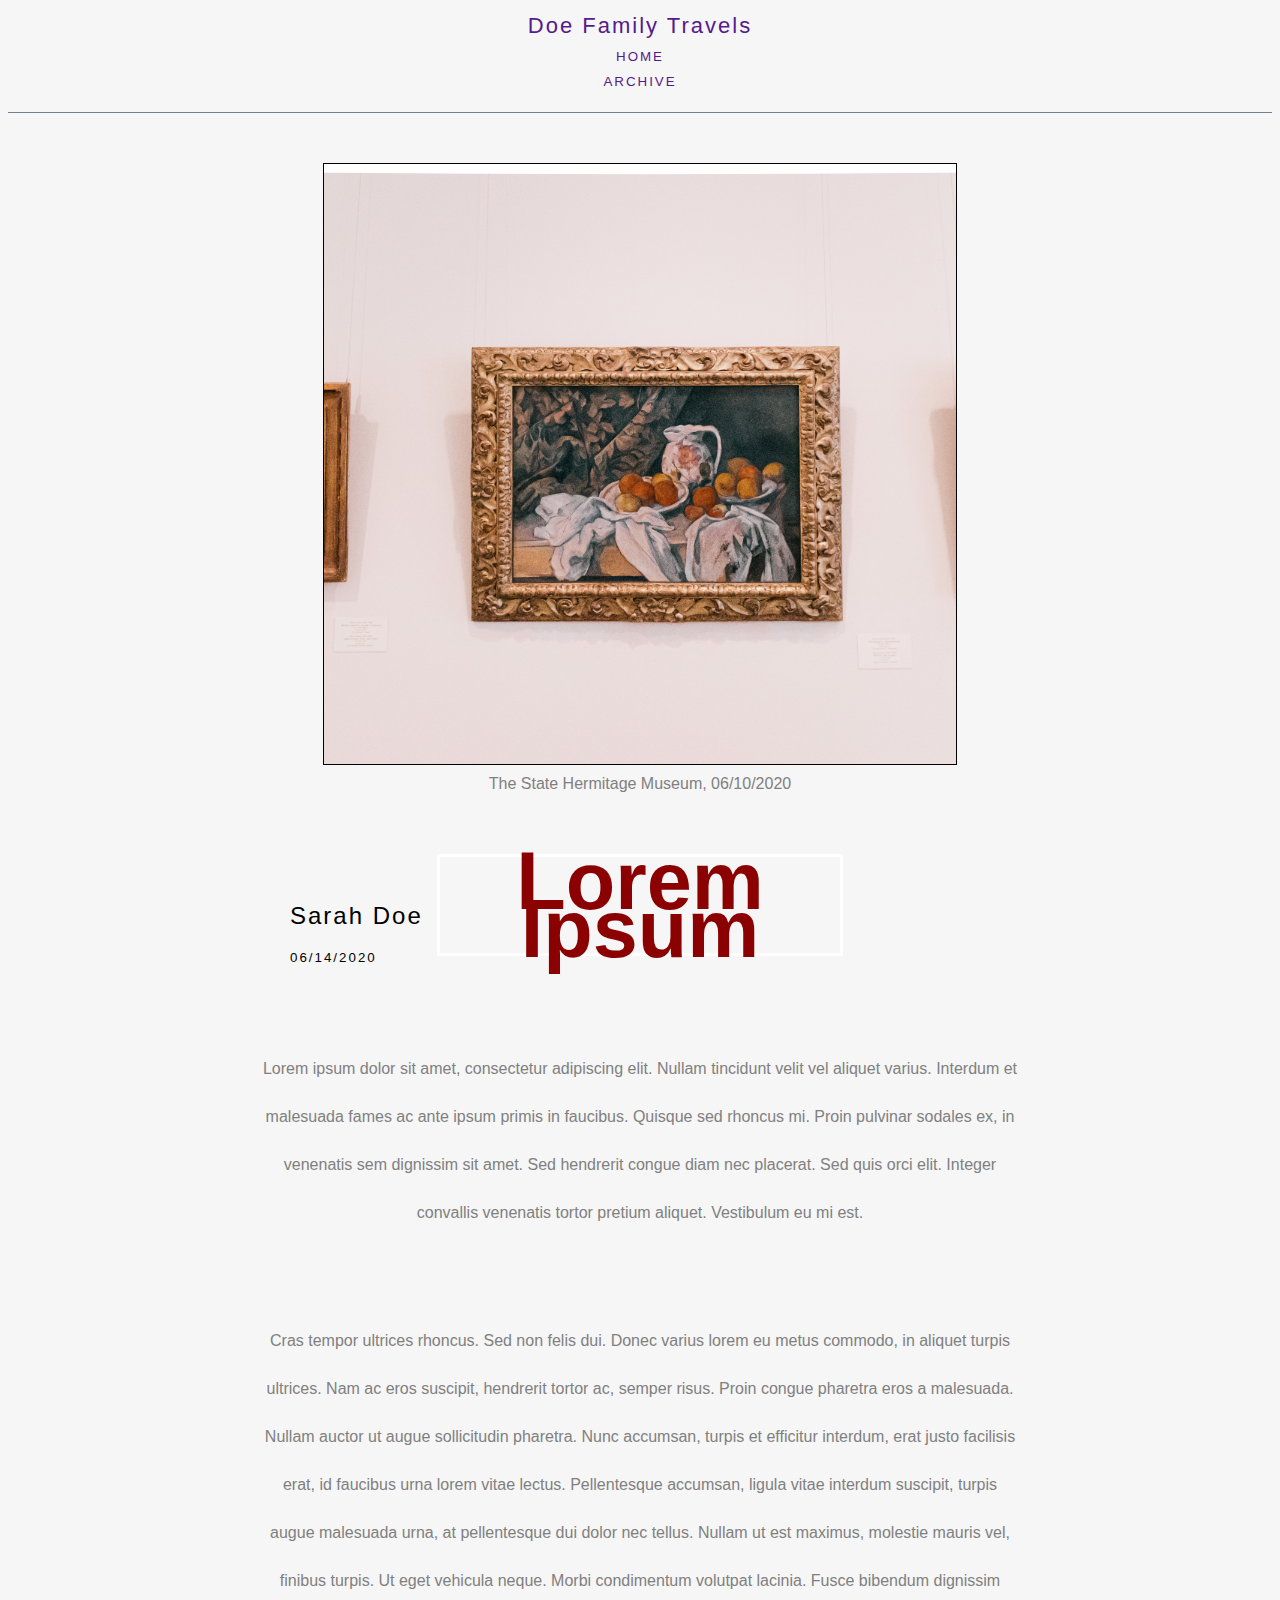
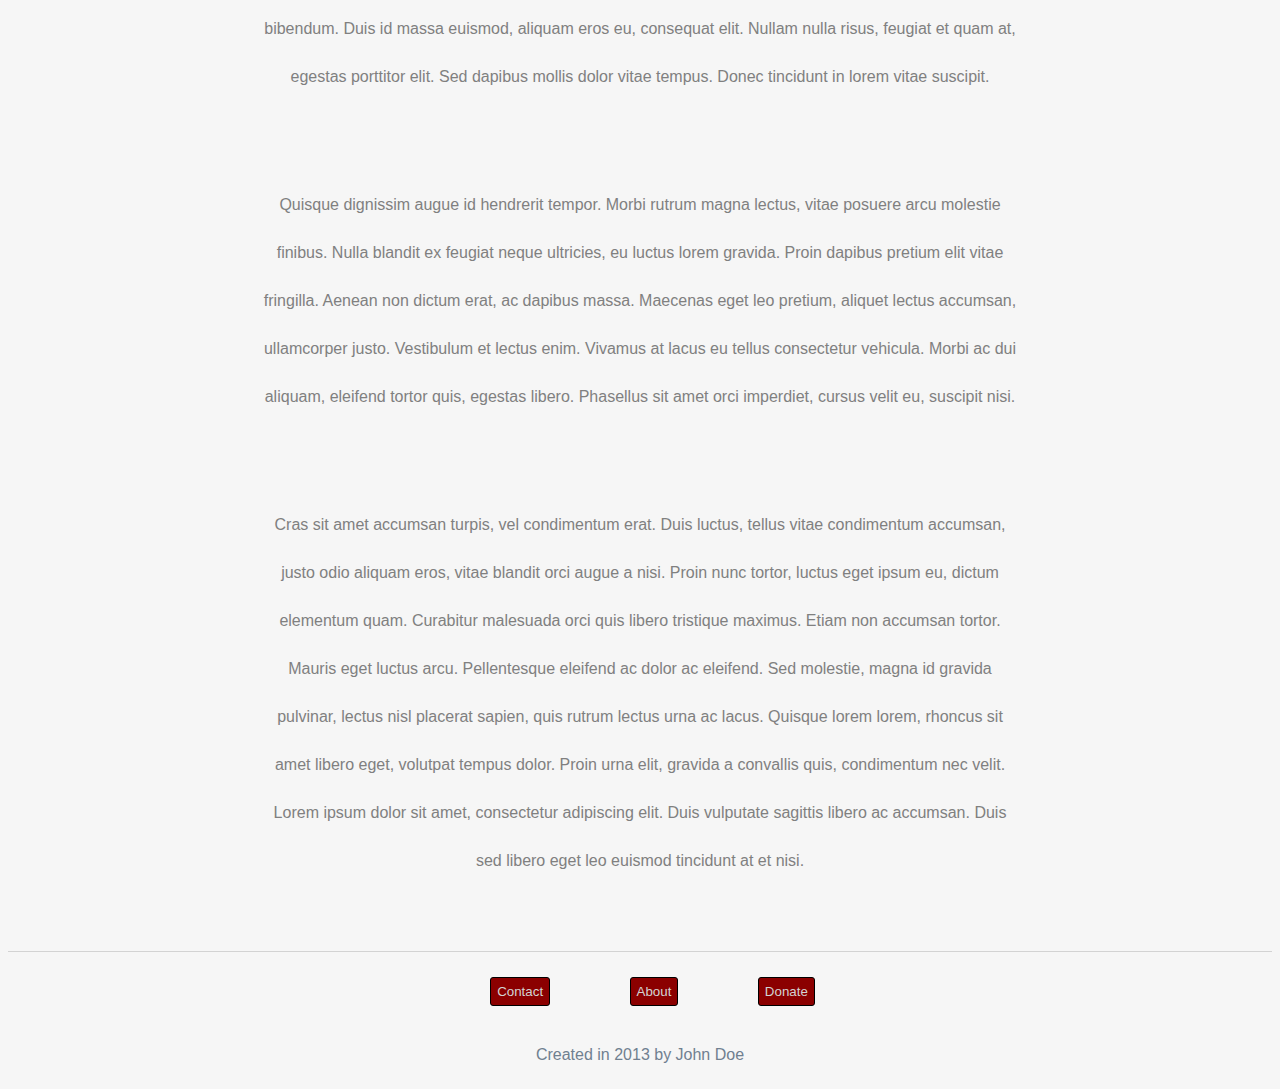
==== CISC4800_FirstProject/index.html @ 4e9c3f72 "added files" ====
<!DOCTYPE html>
<html lang="en">
<head>
    <meta charset="UTF-8">
    <meta name="viewport" content="width=device-width, initial-scale=1.0">
    <link rel="stylesheet" type="text/css" href="style.css">
    <title>Document</title>
</head>
<body>
    <div class="nav">
        <ul>
            <li class="title">
                <a href="">Doe Family Travels</a>
            </li>
            <li>
                <a href="">HOME</a>
            </li>
            <li>
                <a href="">ARCHIVE</a>
            </li>
        </ul>
        <br>
    </div>

    <div class="articleHead">
        <div class="image">
            <div id="img"></div>
            <div id="imgCaption"><p>The State Hermitage Museum, 06/10/2020</p></div>
        </div>
        <div id="articleInfo">
            <div id="title"><h2>Lorem Ipsum</h2></div>
        </div>
    </div>
    <div class="body">
        <div id="author">
            <ul>
                <li id="name">
                    Sarah Doe
                </li>
                <li id="date">
                    06/14/2020
                </li>
            </ul>
        </div>

        <p>
            Lorem ipsum dolor sit amet, consectetur adipiscing elit. Nullam tincidunt velit vel aliquet varius. Interdum et malesuada fames ac ante ipsum primis in faucibus. Quisque sed rhoncus mi. Proin pulvinar sodales ex, in venenatis sem dignissim sit amet. Sed hendrerit congue diam nec placerat. Sed quis orci elit. Integer convallis venenatis tortor pretium aliquet. Vestibulum eu mi est.
            
        </p>
        <p>
            Cras tempor ultrices rhoncus. Sed non felis dui. Donec varius lorem eu metus commodo, in aliquet turpis ultrices. Nam ac eros suscipit, hendrerit tortor ac, semper risus. Proin congue pharetra eros a malesuada. Nullam auctor ut augue sollicitudin pharetra. Nunc accumsan, turpis et efficitur interdum, erat justo facilisis erat, id faucibus urna lorem vitae lectus. Pellentesque accumsan, ligula vitae interdum suscipit, turpis augue malesuada urna, at pellentesque dui dolor nec tellus. Nullam ut est maximus, molestie mauris vel, finibus turpis. Ut eget vehicula neque. Morbi condimentum volutpat lacinia. Fusce bibendum dignissim bibendum. Duis id massa euismod, aliquam eros eu, consequat elit. Nullam nulla risus, feugiat et quam at, egestas porttitor elit. Sed dapibus mollis dolor vitae tempus. Donec tincidunt in lorem vitae suscipit.

        </p>
        <p>
            Quisque dignissim augue id hendrerit tempor. Morbi rutrum magna lectus, vitae posuere arcu molestie finibus. Nulla blandit ex feugiat neque ultricies, eu luctus lorem gravida. Proin dapibus pretium elit vitae fringilla. Aenean non dictum erat, ac dapibus massa. Maecenas eget leo pretium, aliquet lectus accumsan, ullamcorper justo. Vestibulum et lectus enim. Vivamus at lacus eu tellus consectetur vehicula. Morbi ac dui aliquam, eleifend tortor quis, egestas libero. Phasellus sit amet orci imperdiet, cursus velit eu, suscipit nisi.

        </p>
        <p>
            Cras sit amet accumsan turpis, vel condimentum erat. Duis luctus, tellus vitae condimentum accumsan, justo odio aliquam eros, vitae blandit orci augue a nisi. Proin nunc tortor, luctus eget ipsum eu, dictum elementum quam. Curabitur malesuada orci quis libero tristique maximus. Etiam non accumsan tortor. Mauris eget luctus arcu. Pellentesque eleifend ac dolor ac eleifend. Sed molestie, magna id gravida pulvinar, lectus nisl placerat sapien, quis rutrum lectus urna ac lacus. Quisque lorem lorem, rhoncus sit amet libero eget, volutpat tempus dolor. Proin urna elit, gravida a convallis quis, condimentum nec velit. Lorem ipsum dolor sit amet, consectetur adipiscing elit. Duis vulputate sagittis libero ac accumsan. Duis sed libero eget leo euismod tincidunt at et nisi.
        </p>
    </div>

    <div class="footer">        
        <a href="">Contact</a>
        <a href="">About</a>
        <a href="">Donate</a>
        <p id="trademark">Created in 2013 by John Doe</p>

    </div>
</body>
</html>
---- CISC4800_FirstProject/style.css ----
body {
    background-color: rgb(246, 246, 246);
    font-family: Arial, Helvetica, sans-serif;
  }

  .nav{
        border-bottom: 1px solid slategray;
        width:100%;
        margin-bottom: 50px;
        background-color: rgb(246, 246, 246);
  }
  .nav ul {
    margin: 0;
    padding: 0;
    text-align: center;
  }
  
  .nav li {
    font-size: smaller;
    font-weight: 100;
    letter-spacing: 2px;
    padding: 5px;
  }
  .nav li a{
    text-decoration: none;

  }
  .nav li a:hover{
    letter-spacing: 3px;
}
  .title{
    color: rgb(123, 105, 123);
    font-size: 22px !important;
    font-weight: 700;
    letter-spacing: 16px;
}

  .articleHead{
      text-align: center;
  }
  .articleHead #img{
    background-image: url("./article2.jpg");
    background-size: cover;
    background-position: bottom center;
    height: 600px;
    width: 50%;
    text-align: center;
    display: block;
    margin-left: auto;
    margin-right: auto;
    border: 1px solid black;
  }

  .articleHead h2 {
    border: 3px solid white;
    position: relative;
    top: 50px;
    width: 400px;
    margin: 0 auto;
  }

  .image #imgCaption{
      margin-top: -75px;
  }

  .articleHead #title {
    color: darkred;
    font-size: 54px !important;
    line-height: 48px;
    padding: 20px 30px;
    margin: -50px 20px;
    text-align: center;
    font-size: xx-large;
  }
  #author li{
    list-style-type: none;
    margin: 0;
    padding: 0;
    text-align: left;
    font-size: smaller;
    font-weight: 100;
    letter-spacing: 2px;
    padding: 10px;
  }
  #author #name{
      font-size: x-large;
  }

  .body {
    margin: 0 auto;
    padding: 40px;
    padding-top: 0px;
    text-align: center;
    width: 800px;
  }

  p {
    color: grey;
    font-size: 16px;
    line-height: 48px;
    margin-top: 60px;
    padding: 10px 20px;
  }


  .footer{
    border-top: 1px solid lightgray;
    position: relative;
    text-align: center;
    width: 100%;
    height: 10px;
  }

 .footer a {
     font-size: smaller;
    background: darkred;
    border: 1px solid black;
    border-radius: 3px;
    color: lightgray;
    display: inline-block;
    margin: 25px 50px 25px 50px;
    margin-right: 25px;
    padding: 6px;
    text-decoration: none;
  }
  .footer a:hover {
    background: white;
    border: 1px solid red;
    color: darkred;
  }
  .footer #trademark{
      margin-top: -10px;
      color: slategray;
  }
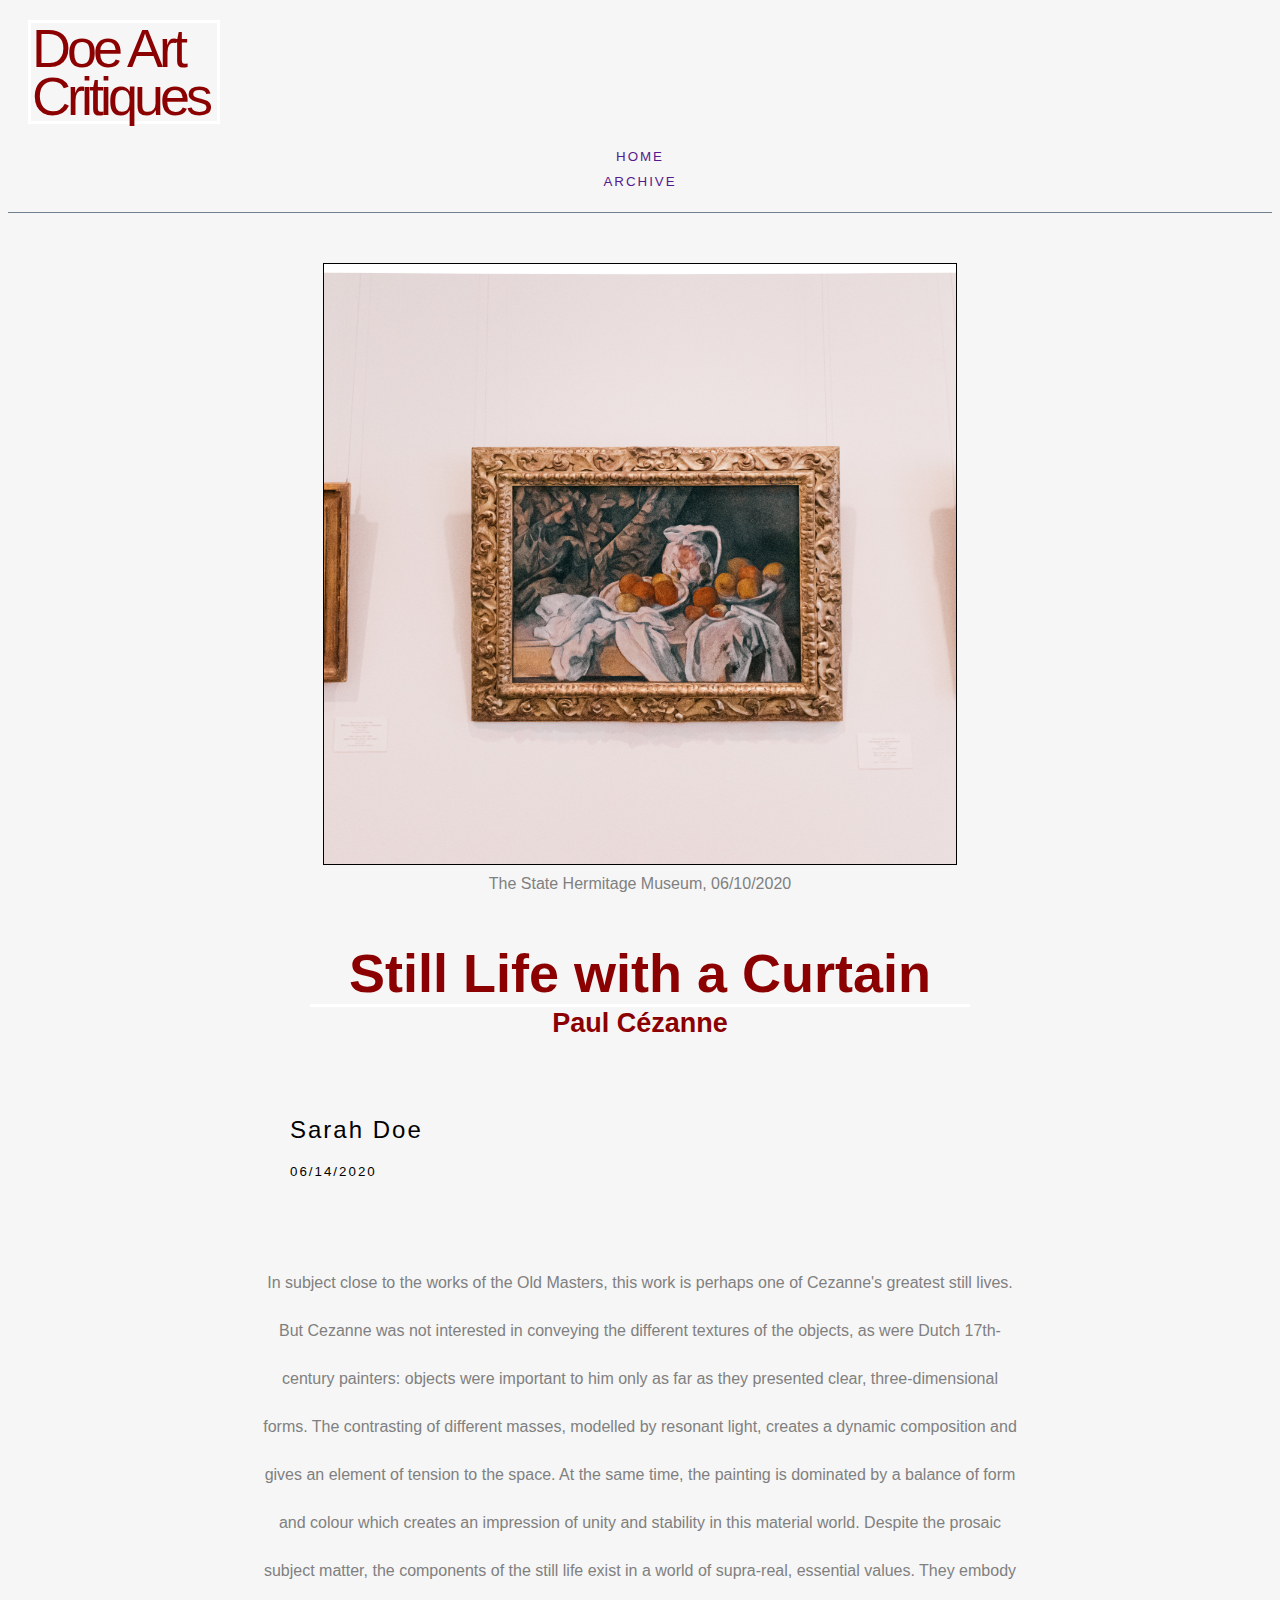
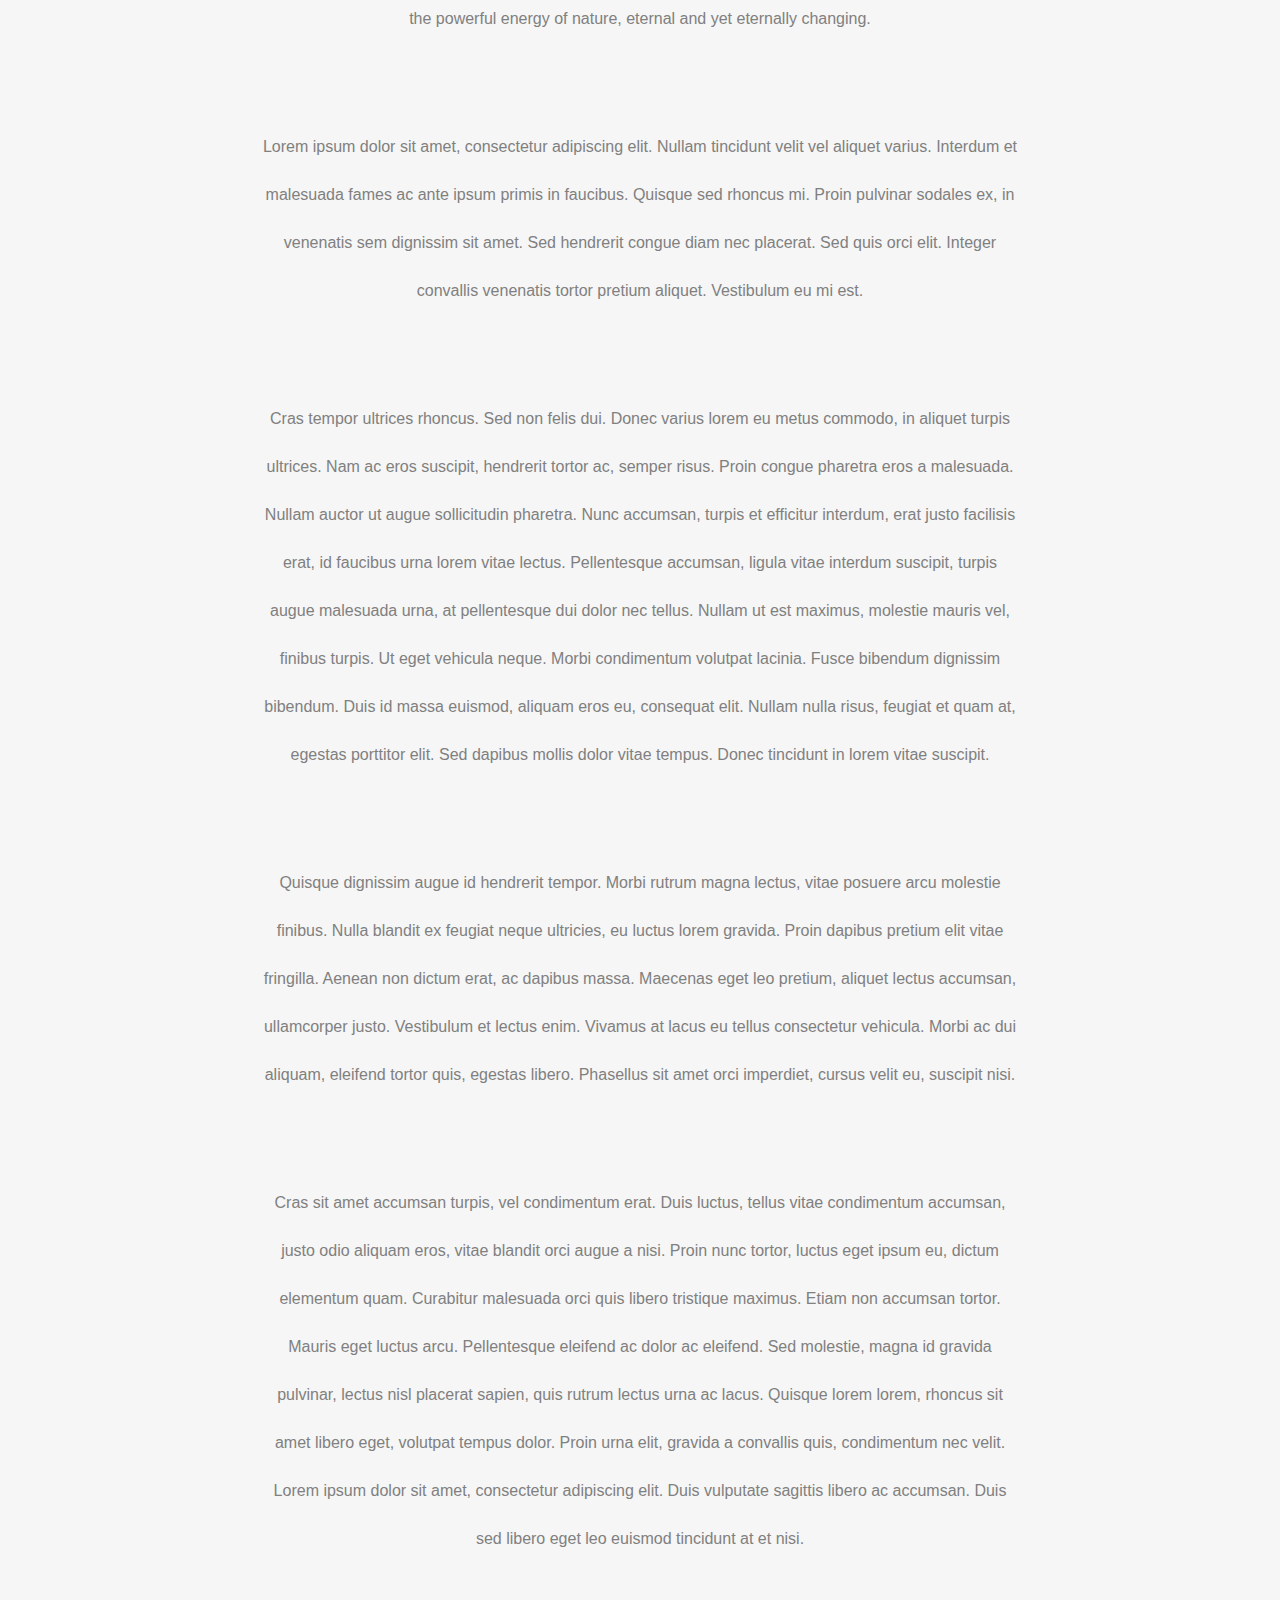
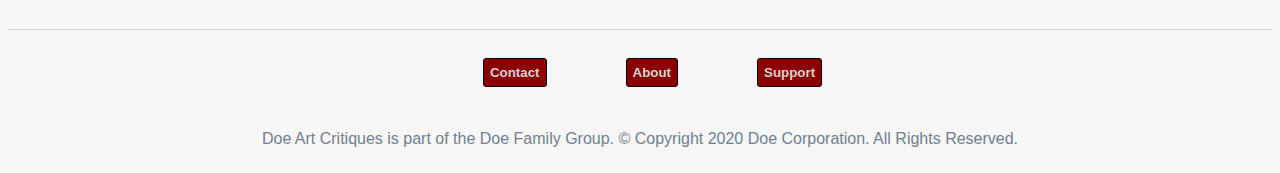
==== commit 1f155168: "updated content, added comments, and included html table" ====
--- a/CISC4800_FirstProject/index.html
+++ b/CISC4800_FirstProject/index.html
@@ -1,17 +1,18 @@
 <!DOCTYPE html>
 <html lang="en">
+
 <head>
     <meta charset="UTF-8">
     <meta name="viewport" content="width=device-width, initial-scale=1.0">
     <link rel="stylesheet" type="text/css" href="style.css">
-    <title>Document</title>
+    <title>Doe Art Critiques | Still Life with a Curtain</title>
 </head>
+
 <body>
+    <!-- Logo and nav bar -->
     <div class="nav">
+        <p class="logo">Doe Art Critiques</p>
         <ul>
-            <li class="title">
-                <a href="">Doe Family Travels</a>
-            </li>
             <li>
                 <a href="">HOME</a>
             </li>
@@ -21,16 +22,24 @@
         </ul>
         <br>
     </div>
-
+    <!-- Header for article -->
     <div class="articleHead">
         <div class="image">
             <div id="img"></div>
-            <div id="imgCaption"><p>The State Hermitage Museum, 06/10/2020</p></div>
+            <div id="imgCaption">
+                <p>The State Hermitage Museum, 06/10/2020</p>
+            </div>
         </div>
         <div id="articleInfo">
-            <div id="title"><h2>Lorem Ipsum</h2></div>
+            <div id="title">
+                <h2>Still Life with a Curtain</h2>
+            </div>
+            <div id="subtitle">
+                <h2>Paul Cézanne</h2>
+            </div>
         </div>
     </div>
+    <!-- Article -->
     <div class="body">
         <div id="author">
             <ul>
@@ -42,30 +51,67 @@
                 </li>
             </ul>
         </div>
+        <p>
 
-        <p>
-            Lorem ipsum dolor sit amet, consectetur adipiscing elit. Nullam tincidunt velit vel aliquet varius. Interdum et malesuada fames ac ante ipsum primis in faucibus. Quisque sed rhoncus mi. Proin pulvinar sodales ex, in venenatis sem dignissim sit amet. Sed hendrerit congue diam nec placerat. Sed quis orci elit. Integer convallis venenatis tortor pretium aliquet. Vestibulum eu mi est.
-            
+            In subject close to the works of the Old Masters, this work is perhaps one of Cezanne's greatest still
+            lives. But Cezanne was not interested in conveying the different textures of the objects, as were Dutch
+            17th-century painters: objects were important to him only as far as they presented clear, three-dimensional
+            forms. The contrasting of different masses, modelled by resonant light, creates a dynamic composition and
+            gives an element of tension to the space. At the same time, the painting is dominated by a balance of form
+            and colour which creates an impression of unity and stability in this material world. Despite the prosaic
+            subject matter, the components of the still life exist in a world of supra-real, essential values. They
+            embody the powerful energy of nature, eternal and yet eternally changing.
         </p>
         <p>
-            Cras tempor ultrices rhoncus. Sed non felis dui. Donec varius lorem eu metus commodo, in aliquet turpis ultrices. Nam ac eros suscipit, hendrerit tortor ac, semper risus. Proin congue pharetra eros a malesuada. Nullam auctor ut augue sollicitudin pharetra. Nunc accumsan, turpis et efficitur interdum, erat justo facilisis erat, id faucibus urna lorem vitae lectus. Pellentesque accumsan, ligula vitae interdum suscipit, turpis augue malesuada urna, at pellentesque dui dolor nec tellus. Nullam ut est maximus, molestie mauris vel, finibus turpis. Ut eget vehicula neque. Morbi condimentum volutpat lacinia. Fusce bibendum dignissim bibendum. Duis id massa euismod, aliquam eros eu, consequat elit. Nullam nulla risus, feugiat et quam at, egestas porttitor elit. Sed dapibus mollis dolor vitae tempus. Donec tincidunt in lorem vitae suscipit.
+            Lorem ipsum dolor sit amet, consectetur adipiscing elit. Nullam tincidunt velit vel aliquet varius. Interdum
+            et malesuada fames ac ante ipsum primis in faucibus. Quisque sed rhoncus mi. Proin pulvinar sodales ex, in
+            venenatis sem dignissim sit amet. Sed hendrerit congue diam nec placerat. Sed quis orci elit. Integer
+            convallis venenatis tortor pretium aliquet. Vestibulum eu mi est.
 
         </p>
         <p>
-            Quisque dignissim augue id hendrerit tempor. Morbi rutrum magna lectus, vitae posuere arcu molestie finibus. Nulla blandit ex feugiat neque ultricies, eu luctus lorem gravida. Proin dapibus pretium elit vitae fringilla. Aenean non dictum erat, ac dapibus massa. Maecenas eget leo pretium, aliquet lectus accumsan, ullamcorper justo. Vestibulum et lectus enim. Vivamus at lacus eu tellus consectetur vehicula. Morbi ac dui aliquam, eleifend tortor quis, egestas libero. Phasellus sit amet orci imperdiet, cursus velit eu, suscipit nisi.
+            Cras tempor ultrices rhoncus. Sed non felis dui. Donec varius lorem eu metus commodo, in aliquet turpis
+            ultrices. Nam ac eros suscipit, hendrerit tortor ac, semper risus. Proin congue pharetra eros a malesuada.
+            Nullam auctor ut augue sollicitudin pharetra. Nunc accumsan, turpis et efficitur interdum, erat justo
+            facilisis erat, id faucibus urna lorem vitae lectus. Pellentesque accumsan, ligula vitae interdum suscipit,
+            turpis augue malesuada urna, at pellentesque dui dolor nec tellus. Nullam ut est maximus, molestie mauris
+            vel, finibus turpis. Ut eget vehicula neque. Morbi condimentum volutpat lacinia. Fusce bibendum dignissim
+            bibendum. Duis id massa euismod, aliquam eros eu, consequat elit. Nullam nulla risus, feugiat et quam at,
+            egestas porttitor elit. Sed dapibus mollis dolor vitae tempus. Donec tincidunt in lorem vitae suscipit.
 
         </p>
         <p>
-            Cras sit amet accumsan turpis, vel condimentum erat. Duis luctus, tellus vitae condimentum accumsan, justo odio aliquam eros, vitae blandit orci augue a nisi. Proin nunc tortor, luctus eget ipsum eu, dictum elementum quam. Curabitur malesuada orci quis libero tristique maximus. Etiam non accumsan tortor. Mauris eget luctus arcu. Pellentesque eleifend ac dolor ac eleifend. Sed molestie, magna id gravida pulvinar, lectus nisl placerat sapien, quis rutrum lectus urna ac lacus. Quisque lorem lorem, rhoncus sit amet libero eget, volutpat tempus dolor. Proin urna elit, gravida a convallis quis, condimentum nec velit. Lorem ipsum dolor sit amet, consectetur adipiscing elit. Duis vulputate sagittis libero ac accumsan. Duis sed libero eget leo euismod tincidunt at et nisi.
+            Quisque dignissim augue id hendrerit tempor. Morbi rutrum magna lectus, vitae posuere arcu molestie finibus.
+            Nulla blandit ex feugiat neque ultricies, eu luctus lorem gravida. Proin dapibus pretium elit vitae
+            fringilla. Aenean non dictum erat, ac dapibus massa. Maecenas eget leo pretium, aliquet lectus accumsan,
+            ullamcorper justo. Vestibulum et lectus enim. Vivamus at lacus eu tellus consectetur vehicula. Morbi ac dui
+            aliquam, eleifend tortor quis, egestas libero. Phasellus sit amet orci imperdiet, cursus velit eu, suscipit
+            nisi.
+
+        </p>
+        <p>
+            Cras sit amet accumsan turpis, vel condimentum erat. Duis luctus, tellus vitae condimentum accumsan, justo
+            odio aliquam eros, vitae blandit orci augue a nisi. Proin nunc tortor, luctus eget ipsum eu, dictum
+            elementum quam. Curabitur malesuada orci quis libero tristique maximus. Etiam non accumsan tortor. Mauris
+            eget luctus arcu. Pellentesque eleifend ac dolor ac eleifend. Sed molestie, magna id gravida pulvinar,
+            lectus nisl placerat sapien, quis rutrum lectus urna ac lacus. Quisque lorem lorem, rhoncus sit amet libero
+            eget, volutpat tempus dolor. Proin urna elit, gravida a convallis quis, condimentum nec velit. Lorem ipsum
+            dolor sit amet, consectetur adipiscing elit. Duis vulputate sagittis libero ac accumsan. Duis sed libero
+            eget leo euismod tincidunt at et nisi.
         </p>
     </div>
-
-    <div class="footer">        
-        <a href="">Contact</a>
-        <a href="">About</a>
-        <a href="">Donate</a>
-        <p id="trademark">Created in 2013 by John Doe</p>
-
+    <!-- Footer -->
+    <div class="footer">
+        <table style="margin:0 auto">
+            <tr>
+                <th><a href="">Contact</a></th>
+                <th><a href="">About</a></th>
+                <th><a href="">Support</a></th>
+            </tr>
+        </table>
+        <p id="trademark">Doe Art Critiques is part of the Doe Family Group. © Copyright 2020 Doe Corporation. All
+            Rights Reserved.</p>
     </div>
 </body>
+
 </html>--- a/CISC4800_FirstProject/style.css
+++ b/CISC4800_FirstProject/style.css
@@ -1,45 +1,58 @@
-
 body {
     background-color: rgb(246, 246, 246);
     font-family: Arial, Helvetica, sans-serif;
-  }
+}
 
-  .nav{
-        border-bottom: 1px solid slategray;
-        width:100%;
-        margin-bottom: 50px;
-        background-color: rgb(246, 246, 246);
-  }
-  .nav ul {
+.nav {
+    border-bottom: 1px solid slategray;
+    width: 100%;
+    margin-bottom: 50px;
+    background-color: rgb(246, 246, 246);
+}
+
+.nav ul {
     margin: 0;
     padding: 0;
     text-align: center;
-  }
-  
-  .nav li {
+}
+
+.nav li {
     font-size: smaller;
     font-weight: 100;
     letter-spacing: 2px;
     padding: 5px;
-  }
-  .nav li a{
+}
+
+.nav li a {
     text-decoration: none;
 
-  }
-  .nav li a:hover{
+}
+
+.nav li a:hover {
     letter-spacing: 3px;
 }
-  .title{
-    color: rgb(123, 105, 123);
-    font-size: 22px !important;
-    font-weight: 700;
-    letter-spacing: 16px;
+
+.logo {
+    color: darkred;
+    font-size: 54px !important;
+    padding: 20px 30px;
+    margin: 20px;
+    text-align: left;
+    width: 185px;
+    letter-spacing: -4px;
+    padding-top: 1px;
+    padding-right: 0px;
+    padding-bottom: 1px;
+    padding-left: 1px;
+    border: 3px solid white;
+    position: relative;
 }
 
-  .articleHead{
-      text-align: center;
-  }
-  .articleHead #img{
+.articleHead {
+    text-align: center;
+}
+
+.articleHead #img {
     background-image: url("./article2.jpg");
     background-size: cover;
     background-position: bottom center;
@@ -50,30 +63,40 @@
     margin-left: auto;
     margin-right: auto;
     border: 1px solid black;
-  }
+}
 
-  .articleHead h2 {
-    border: 3px solid white;
-    position: relative;
-    top: 50px;
-    width: 400px;
-    margin: 0 auto;
-  }
+.image #imgCaption {
+    margin-top: -75px;
+}
 
-  .image #imgCaption{
-      margin-top: -75px;
-  }
-
-  .articleHead #title {
+.articleHead #title {
     color: darkred;
-    font-size: 54px !important;
+    font-size: 36px !important;
     line-height: 48px;
     padding: 20px 30px;
     margin: -50px 20px;
     text-align: center;
     font-size: xx-large;
-  }
-  #author li{
+    border-bottom: 3px solid white;
+    top: 50px;
+    width: 600px;
+    height: 80px;
+    margin: -50px auto;
+    */
+}
+
+.articleHead #subtitle {
+    color: darkred;
+    font-size: 18px !important;
+    line-height: 48px;
+    padding: 20px 30px;
+    margin: 0px 20px;
+    text-align: center;
+    font-size: xx-large;
+    /* border: 3px solid black; */
+}
+
+#author li {
     list-style-type: none;
     margin: 0;
     padding: 0;
@@ -82,38 +105,39 @@
     font-weight: 100;
     letter-spacing: 2px;
     padding: 10px;
-  }
-  #author #name{
-      font-size: x-large;
-  }
+}
 
-  .body {
+#author #name {
+    font-size: x-large;
+}
+
+.body {
     margin: 0 auto;
     padding: 40px;
     padding-top: 0px;
     text-align: center;
     width: 800px;
-  }
+}
 
-  p {
+p {
     color: grey;
     font-size: 16px;
     line-height: 48px;
     margin-top: 60px;
     padding: 10px 20px;
-  }
+}
 
 
-  .footer{
+.footer {
     border-top: 1px solid lightgray;
     position: relative;
     text-align: center;
     width: 100%;
     height: 10px;
-  }
+}
 
- .footer a {
-     font-size: smaller;
+.footer a {
+    font-size: smaller;
     background: darkred;
     border: 1px solid black;
     border-radius: 3px;
@@ -123,13 +147,15 @@
     margin-right: 25px;
     padding: 6px;
     text-decoration: none;
-  }
-  .footer a:hover {
+}
+
+.footer a:hover {
     background: white;
     border: 1px solid red;
     color: darkred;
-  }
-  .footer #trademark{
-      margin-top: -10px;
-      color: slategray;
-  }+}
+
+.footer #trademark {
+    margin-top: -10px;
+    color: slategray;
+}